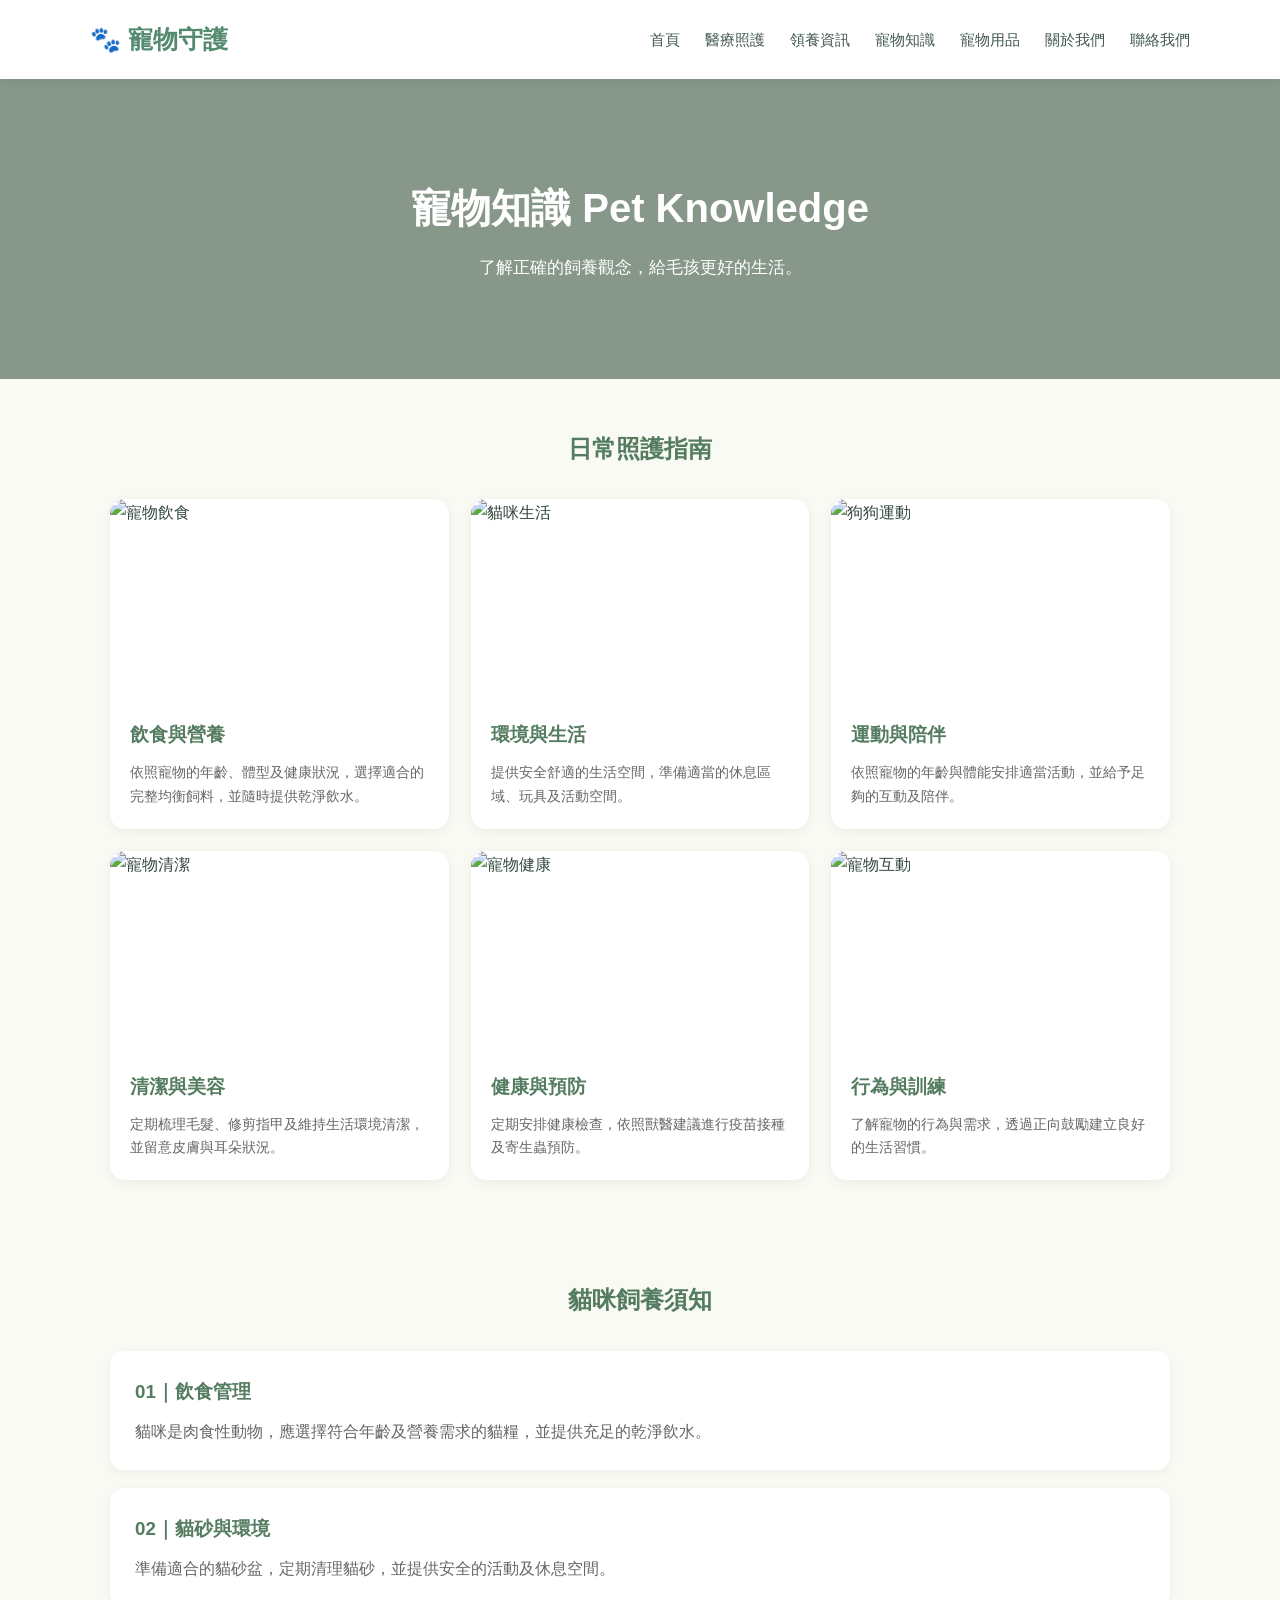
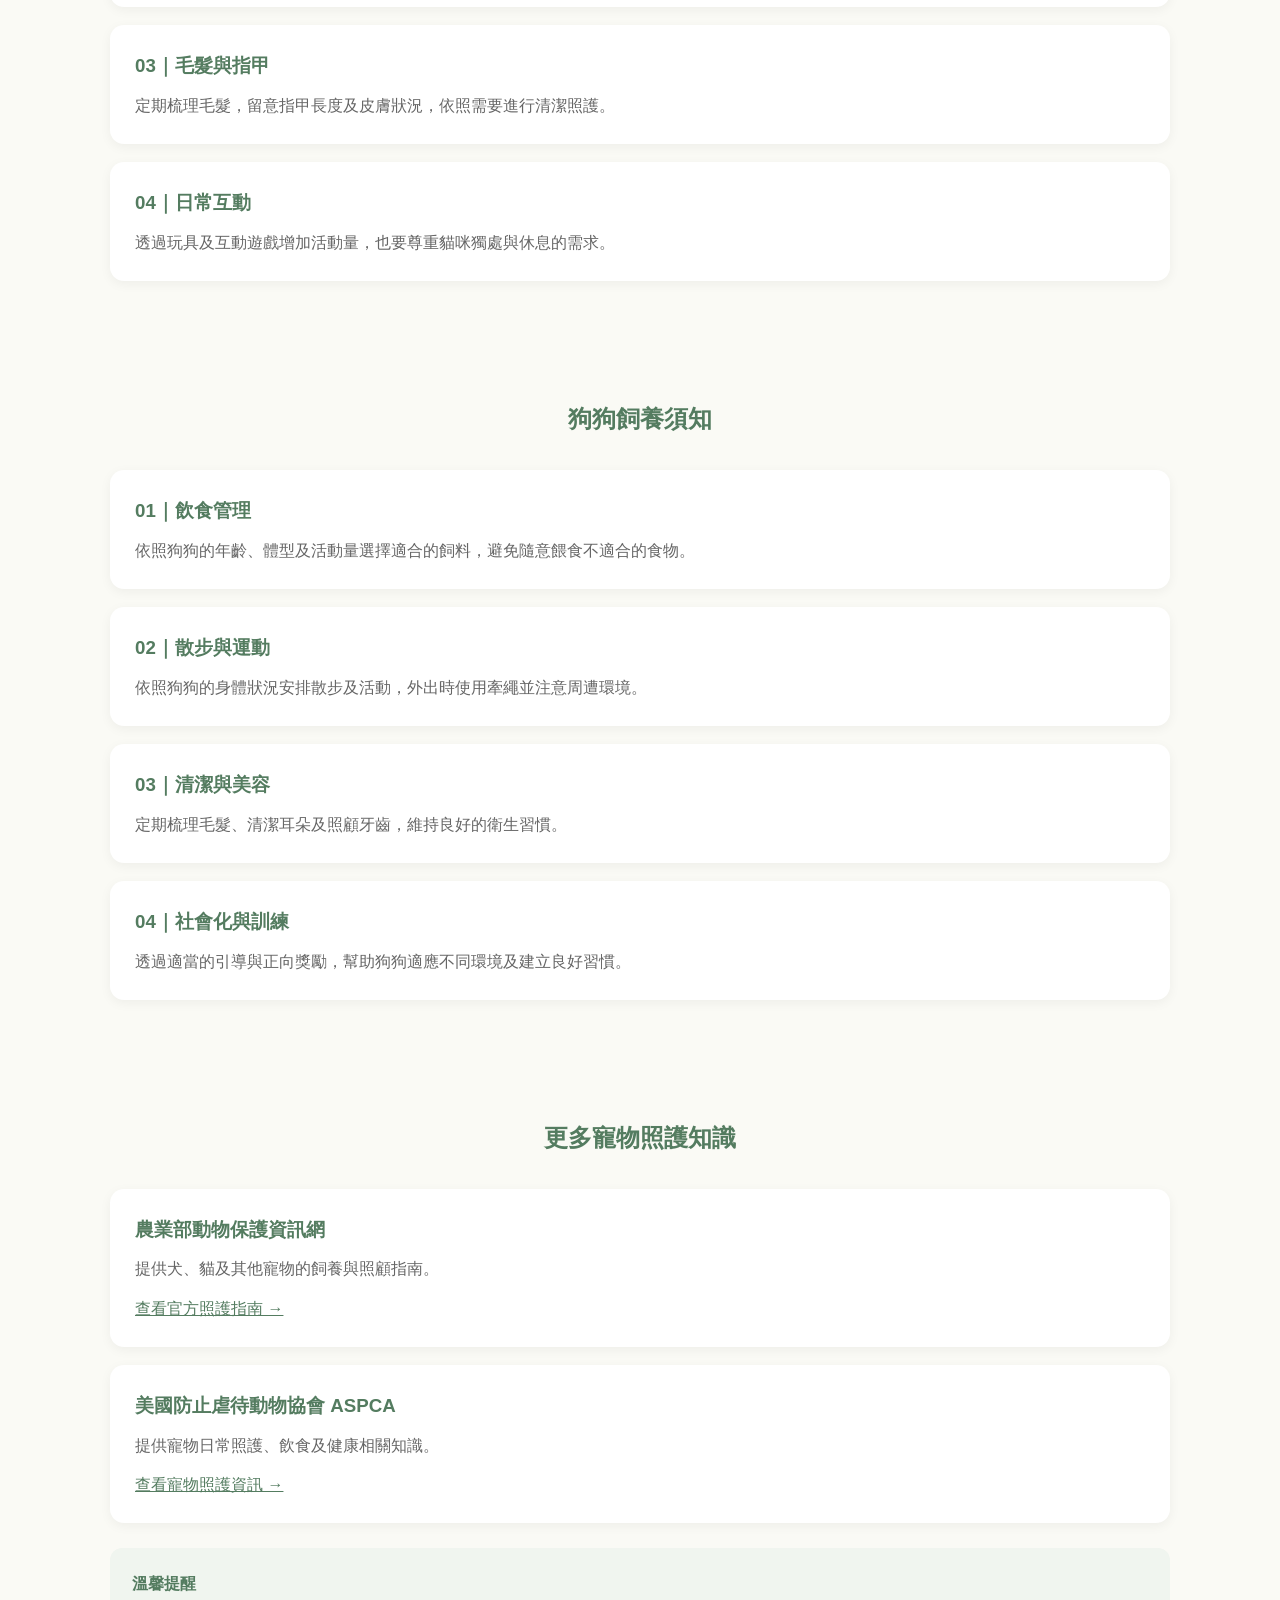
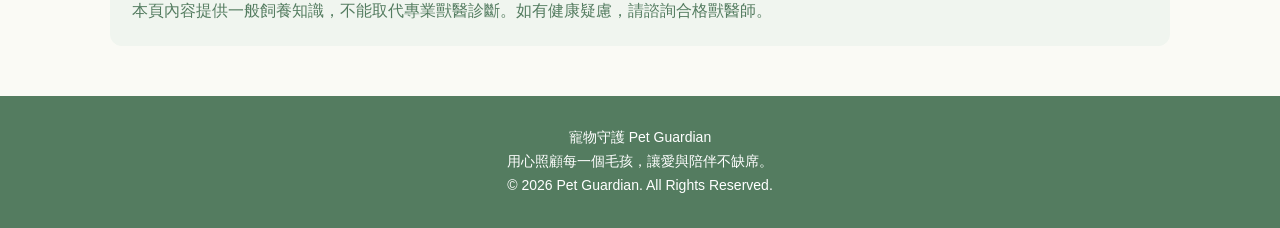
==== knowledge.html @ 014c9b53 "Create knowledge.html" ====
<!DOCTYPE html>
<html lang="zh-Hant">
<head>
<meta charset="UTF-8">
<meta name="viewport" content="width=device-width, initial-scale=1.0">
<title>寵物知識｜寵物守護</title>
<link rel="stylesheet" href="style.css">

<style>
.knowledge-banner {
    background: linear-gradient(rgba(40,70,50,.55),rgba(40,70,50,.55)),
    url("https://images.unsplash.com/photo-1548199973-03cce0bbc87b?w=1600")
    center/cover;
    min-height:300px;
    display:flex;
    justify-content:center;
    align-items:center;
    text-align:center;
    color:white;
    padding:30px;
}

.knowledge-banner h1 {
    font-size:40px;
}

.knowledge-banner p {
    margin-top:12px;
    font-size:17px;
}

.knowledge-container {
    max-width:1100px;
    margin:auto;
    padding:50px 20px;
}

.knowledge-container h2 {
    text-align:center;
    color:#547C60;
    margin-bottom:30px;
}

.knowledge-grid {
    display:grid;
    grid-template-columns:repeat(3,1fr);
    gap:22px;
}

.knowledge-card {
    background:white;
    border-radius:15px;
    overflow:hidden;
    box-shadow:0 3px 12px rgba(0,0,0,.06);
    transition:.3s;
}

.knowledge-card:hover {
    transform:translateY(-5px);
}

.knowledge-card img {
    width:100%;
    height:200px;
    object-fit:cover;
}

.knowledge-card div {
    padding:20px;
}

.knowledge-card h3 {
    color:#547C60;
    margin-bottom:10px;
}

.knowledge-card p {
    color:#666;
    font-size:14px;
}

.knowledge-info {
    background:white;
    border-radius:14px;
    padding:25px;
    margin-bottom:18px;
    box-shadow:0 3px 12px rgba(0,0,0,.05);
}

.knowledge-info h3 {
    color:#547C60;
    margin-bottom:10px;
}

.knowledge-info p {
    color:#666;
}

.knowledge-info a {
    display:inline-block;
    color:#547C60;
    margin-top:12px;
    text-decoration:underline;
}

.notice {
    background:#F0F5EF;
    padding:22px;
    border-radius:12px;
    margin-top:25px;
    color:#547C60;
}

@media(max-width:768px) {
    .knowledge-grid {
        grid-template-columns:1fr;
    }

    .knowledge-banner h1 {
        font-size:30px;
    }
}
</style>
</head>

<body>

<!-- 導覽列 -->
<header>
<a href="index.html" class="logo">🐾 寵物守護</a>

<nav>
<a href="index.html">首頁</a>
<a href="medical.html">醫療照護</a>
<a href="adoption.html">領養資訊</a>
<a href="knowledge.html">寵物知識</a>
<a href="products.html">寵物用品</a>
<a href="about.html">關於我們</a>
<a href="contact.html">聯絡我們</a>
</nav>
</header>

<!-- Banner -->
<div class="knowledge-banner">
<div>
<h1>寵物知識 Pet Knowledge</h1>
<p>了解正確的飼養觀念，給毛孩更好的生活。</p>
</div>
</div>

<!-- 日常照護 -->
<section class="knowledge-container">
<h2>日常照護指南</h2>

<div class="knowledge-grid">

<div class="knowledge-card">
<img src="https://images.unsplash.com/photo-1589924691995-400dc9ecc119?w=700" alt="寵物飲食">
<div>
<h3>飲食與營養</h3>
<p>依照寵物的年齡、體型及健康狀況，選擇適合的完整均衡飼料，並隨時提供乾淨飲水。</p>
</div>
</div>

<div class="knowledge-card">
<img src="https://images.unsplash.com/photo-1514888286974-6c03e2ca1dba?w=700" alt="貓咪生活">
<div>
<h3>環境與生活</h3>
<p>提供安全舒適的生活空間，準備適當的休息區域、玩具及活動空間。</p>
</div>
</div>

<div class="knowledge-card">
<img src="https://images.unsplash.com/photo-1548199973-03cce0bbc87b?w=700" alt="狗狗運動">
<div>
<h3>運動與陪伴</h3>
<p>依照寵物的年齡與體能安排適當活動，並給予足夠的互動及陪伴。</p>
</div>
</div>

<div class="knowledge-card">
<img src="https://images.unsplash.com/photo-1513360371669-4adf3dd7dff8?w=700" alt="寵物清潔">
<div>
<h3>清潔與美容</h3>
<p>定期梳理毛髮、修剪指甲及維持生活環境清潔，並留意皮膚與耳朵狀況。</p>
</div>
</div>

<div class="knowledge-card">
<img src="https://images.unsplash.com/photo-1601758123927-196d1f7c5f1d?w=700" alt="寵物健康">
<div>
<h3>健康與預防</h3>
<p>定期安排健康檢查，依照獸醫建議進行疫苗接種及寄生蟲預防。</p>
</div>
</div>

<div class="knowledge-card">
<img src="https://images.unsplash.com/photo-1533738363-b7f9aef128ce?w=700" alt="寵物互動">
<div>
<h3>行為與訓練</h3>
<p>了解寵物的行為與需求，透過正向鼓勵建立良好的生活習慣。</p>
</div>
</div>

</div>
</section>

<!-- 貓咪知識 -->
<section class="knowledge-container">
<h2>貓咪飼養須知</h2>

<div class="knowledge-info">
<h3>01｜飲食管理</h3>
<p>貓咪是肉食性動物，應選擇符合年齡及營養需求的貓糧，並提供充足的乾淨飲水。</p>
</div>

<div class="knowledge-info">
<h3>02｜貓砂與環境</h3>
<p>準備適合的貓砂盆，定期清理貓砂，並提供安全的活動及休息空間。</p>
</div>

<div class="knowledge-info">
<h3>03｜毛髮與指甲</h3>
<p>定期梳理毛髮，留意指甲長度及皮膚狀況，依照需要進行清潔照護。</p>
</div>

<div class="knowledge-info">
<h3>04｜日常互動</h3>
<p>透過玩具及互動遊戲增加活動量，也要尊重貓咪獨處與休息的需求。</p>
</div>
</section>

<!-- 狗狗知識 -->
<section class="knowledge-container">
<h2>狗狗飼養須知</h2>

<div class="knowledge-info">
<h3>01｜飲食管理</h3>
<p>依照狗狗的年齡、體型及活動量選擇適合的飼料，避免隨意餵食不適合的食物。</p>
</div>

<div class="knowledge-info">
<h3>02｜散步與運動</h3>
<p>依照狗狗的身體狀況安排散步及活動，外出時使用牽繩並注意周遭環境。</p>
</div>

<div class="knowledge-info">
<h3>03｜清潔與美容</h3>
<p>定期梳理毛髮、清潔耳朵及照顧牙齒，維持良好的衛生習慣。</p>
</div>

<div class="knowledge-info">
<h3>04｜社會化與訓練</h3>
<p>透過適當的引導與正向獎勵，幫助狗狗適應不同環境及建立良好習慣。</p>
</div>
</section>

<!-- 官方參考資料 -->
<section class="knowledge-container">
<h2>更多寵物照護知識</h2>

<div class="knowledge-info">
<h3>農業部動物保護資訊網</h3>
<p>提供犬、貓及其他寵物的飼養與照顧指南。</p>
<a href="https://animal.moa.gov.tw/Frontend/Know/PageTabList?TabID=31B05CB460072264BF30B852D5842398"
target="_blank" rel="noopener noreferrer">查看官方照護指南 →</a>
</div>

<div class="knowledge-info">
<h3>美國防止虐待動物協會 ASPCA</h3>
<p>提供寵物日常照護、飲食及健康相關知識。</p>
<a href="https://www.aspca.org/pet-care" target="_blank" rel="noopener noreferrer">查看寵物照護資訊 →</a>
</div>

<div class="notice">
<strong>溫馨提醒</strong>
<p>本頁內容提供一般飼養知識，不能取代專業獸醫診斷。如有健康疑慮，請諮詢合格獸醫師。</p>
</div>

</section>

<footer>
<p>寵物守護 Pet Guardian</p>
<p>用心照顧每一個毛孩，讓愛與陪伴不缺席。</p>
<p>© 2026 Pet Guardian. All Rights Reserved.</p>
</footer>

</body>
</html>
---- style.css ----
/* ===== 全站基本設定 ===== */
* {
    margin: 0;
    padding: 0;
    box-sizing: border-box;
}

body {
    font-family: "Noto Sans TC", Arial, sans-serif;
    background-color: #FAFAF5;
    color: #34483F;
    line-height: 1.7;
}

a {
    text-decoration: none;
    color: inherit;
}

img {
    max-width: 100%;
    display: block;
}

/* ===== 導覽列 ===== */
header {
    width: 100%;
    background-color: #FFFFFF;
    padding: 18px 7%;
    display: flex;
    justify-content: space-between;
    align-items: center;
    box-shadow: 0 2px 12px rgba(0,0,0,0.06);
    position: sticky;
    top: 0;
    z-index: 100;
}

.logo {
    font-size: 25px;
    font-weight: bold;
    color: #548B70;
}

nav {
    display: flex;
    align-items: center;
    gap: 25px;
}

nav a {
    font-size: 15px;
    color: #42594D;
    transition: 0.3s;
}

nav a:hover {
    color: #80A98B;
}

/* ===== 首頁主視覺 ===== */
.hero {
    min-height: 480px;
    background: linear-gradient(
        90deg,
        rgba(40,75,58,0.75),
        rgba(40,75,58,0.15)
    ),
    url("https://images.unsplash.com/photo-1450778869180-41d0601e046e?w=1600")
    center/cover no-repeat;
    display: flex;
    align-items: center;
    padding: 60px 9%;
    color: white;
}

.hero-content {
    max-width: 600px;
}

.hero h1 {
    font-size: 48px;
    margin-bottom: 18px;
}

.hero p {
    font-size: 19px;
    margin-bottom: 28px;
}

.main-button {
    display: inline-block;
    background-color: #85A98B;
    color: white;
    padding: 12px 30px;
    border-radius: 30px;
    transition: 0.3s;
}

.main-button:hover {
    background-color: #547C60;
}

/* ===== 主要區塊 ===== */
section {
    padding: 65px 8%;
}

.section-title {
    text-align: center;
    font-size: 30px;
    color: #547C60;
    margin-bottom: 35px;
}

/* ===== 服務卡片 ===== */
.service-container {
    display: grid;
    grid-template-columns: repeat(3, 1fr);
    gap: 25px;
}

.service-card {
    background: white;
    border-radius: 18px;
    overflow: hidden;
    box-shadow: 0 4px 15px rgba(0,0,0,0.06);
    transition: 0.3s;
}

.service-card:hover {
    transform: translateY(-6px);
}

.service-card img {
    width: 100%;
    height: 210px;
    object-fit: cover;
}

.service-card h3 {
    padding: 18px 20px 5px;
    color: #547C60;
}

.service-card p {
    padding: 0 20px 20px;
    color: #777;
}

/* ===== 頁尾 ===== */
footer {
    background-color: #547C60;
    color: white;
    text-align: center;
    padding: 30px 15px;
}

footer p {
    font-size: 14px;
}

/* ===== 手機版 RWD ===== */
@media (max-width: 768px) {
    header {
        flex-direction: column;
        gap: 15px;
    }

    nav {
        flex-wrap: wrap;
        justify-content: center;
        gap: 12px;
    }

    nav a {
        font-size: 13px;
    }

    .hero {
        min-height: 380px;
        padding: 40px 7%;
    }

    .hero h1 {
        font-size: 32px;
    }

    .hero p {
        font-size: 16px;
    }

    .service-container {
        grid-template-columns: 1fr;
    }

    .section-title {
        font-size: 25px;
    }
}
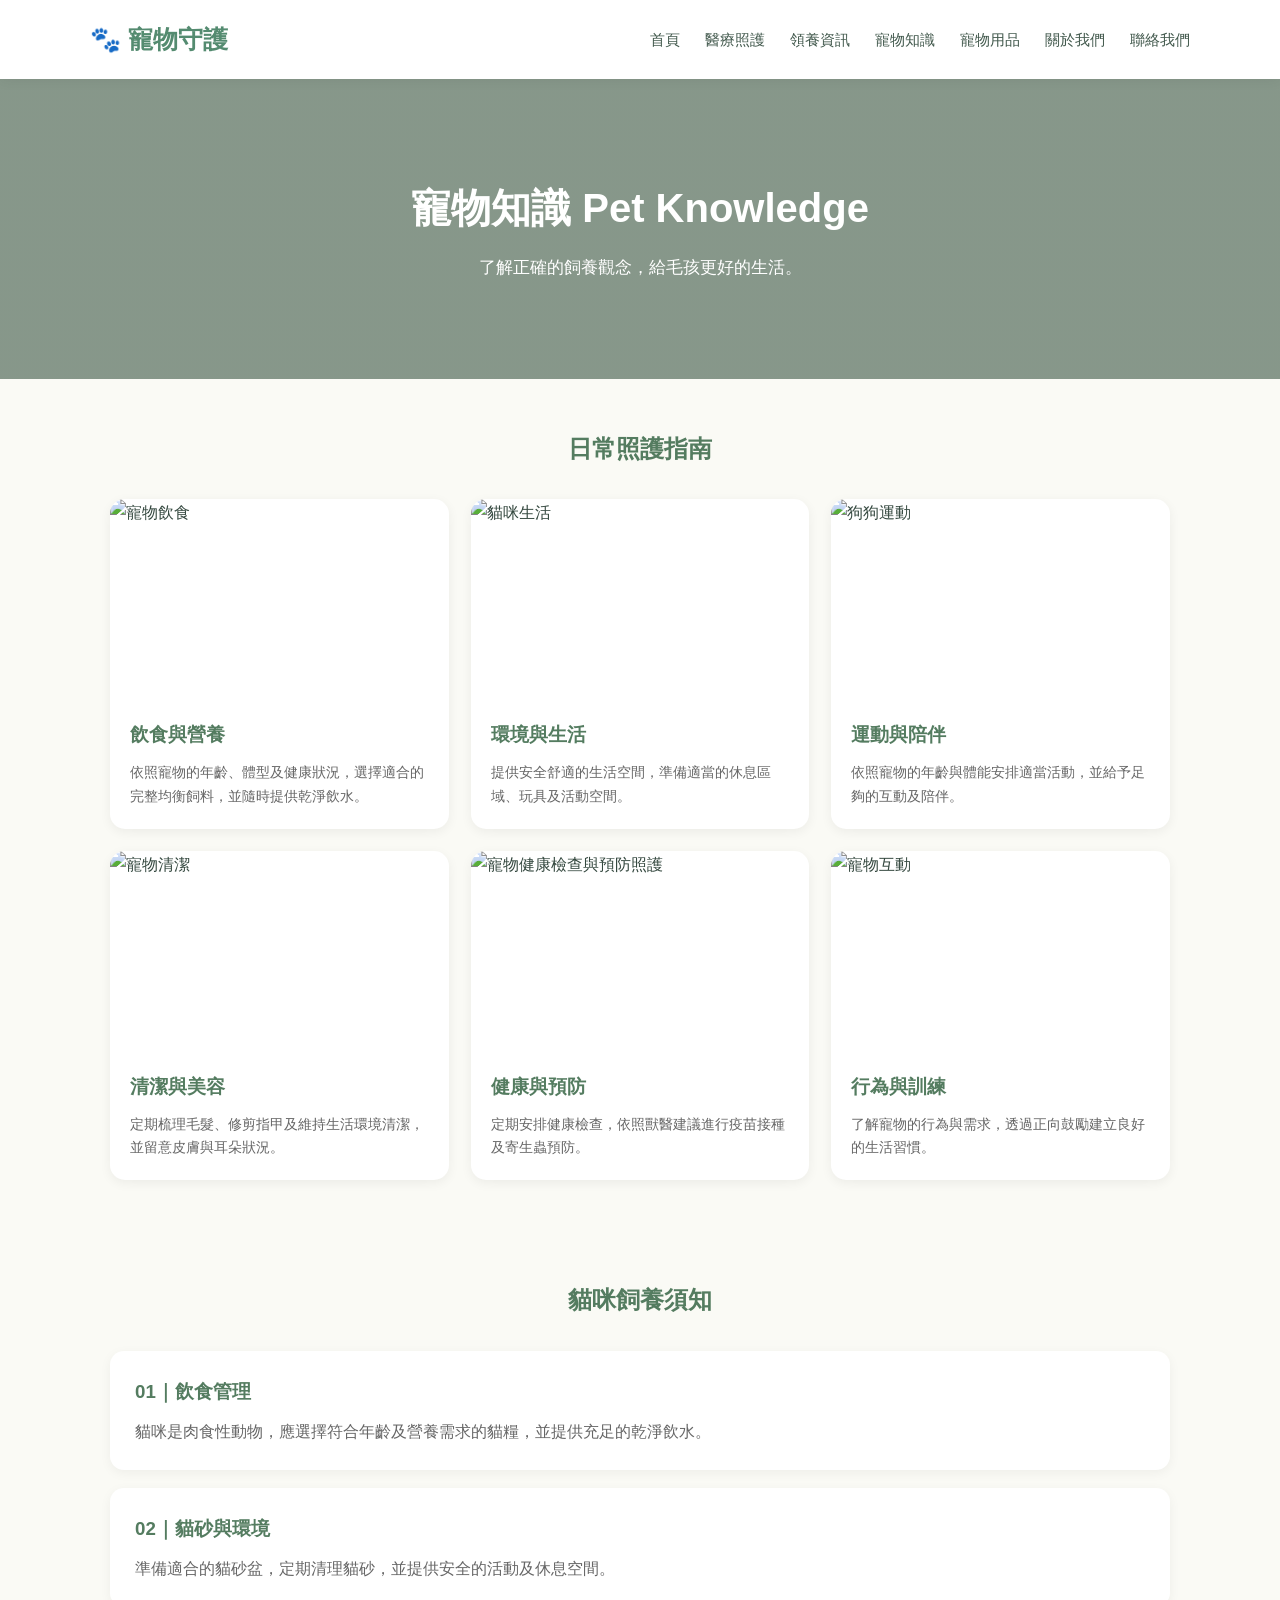
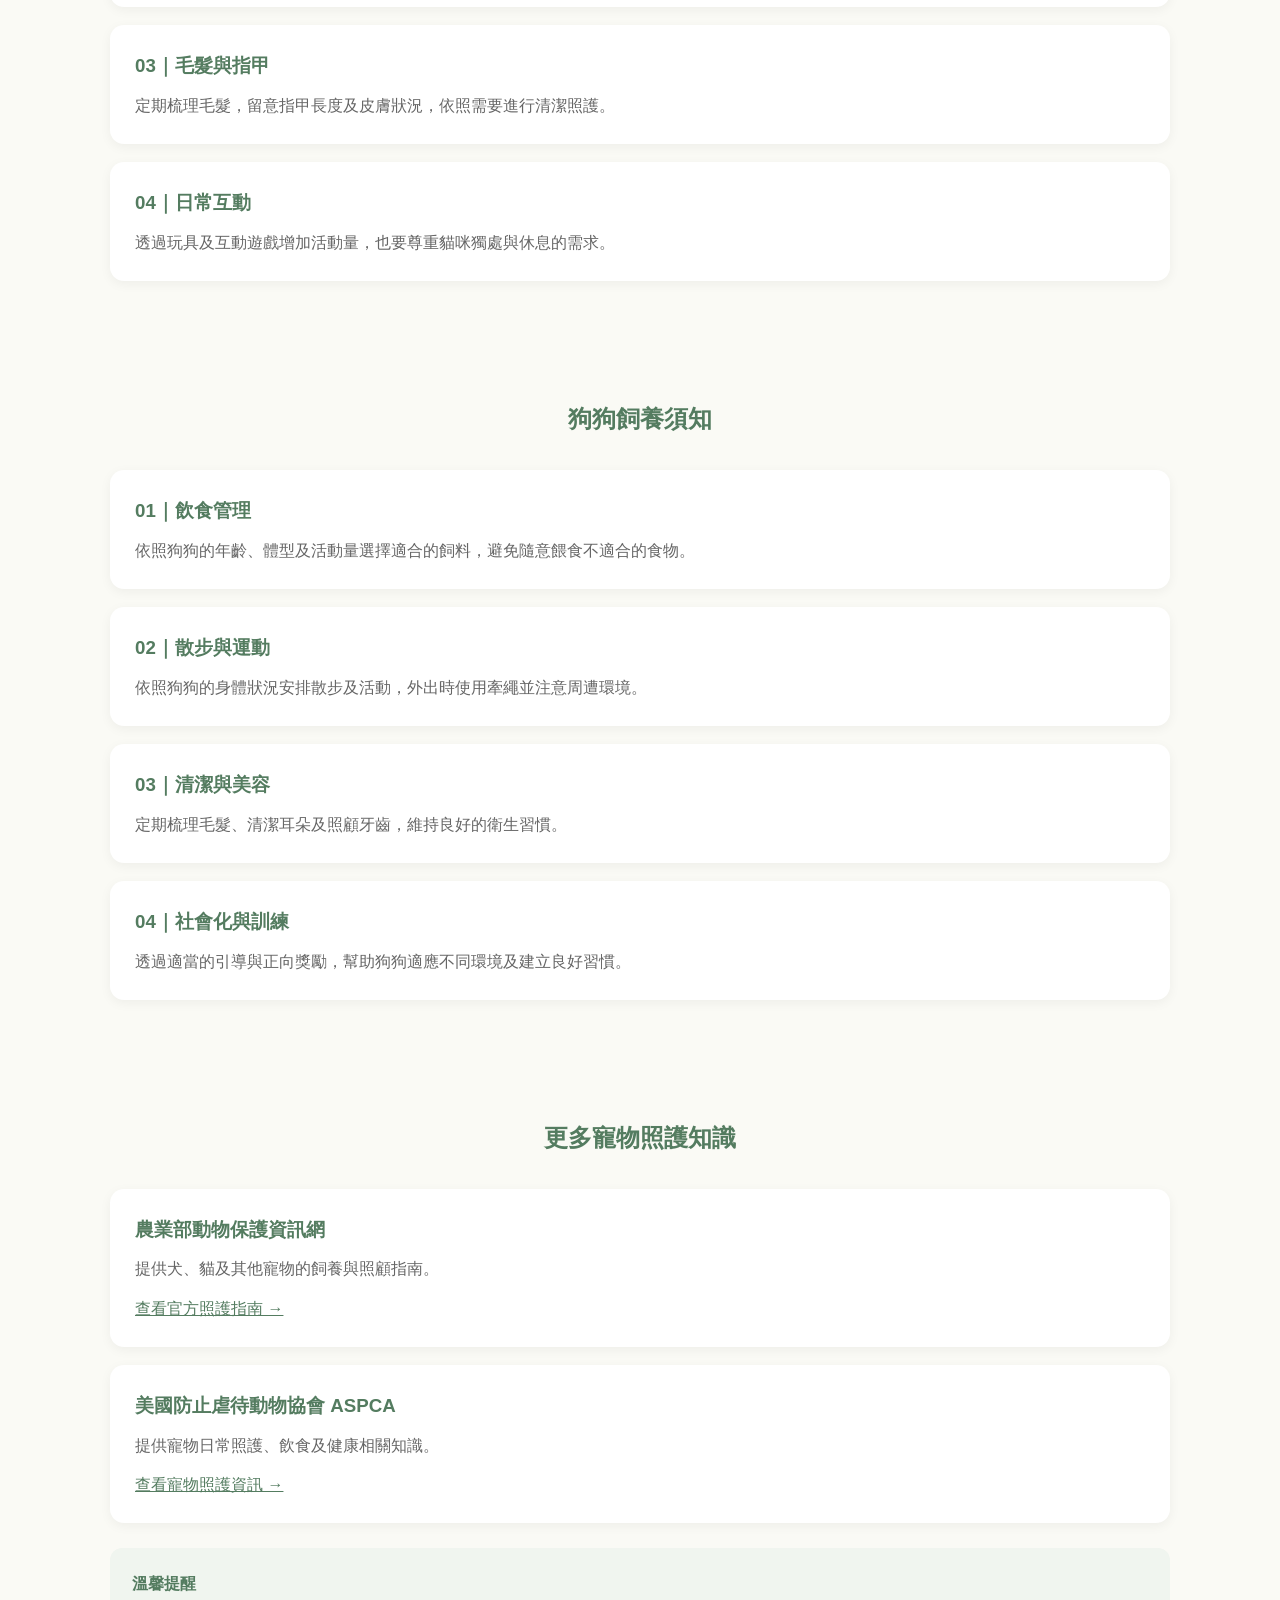
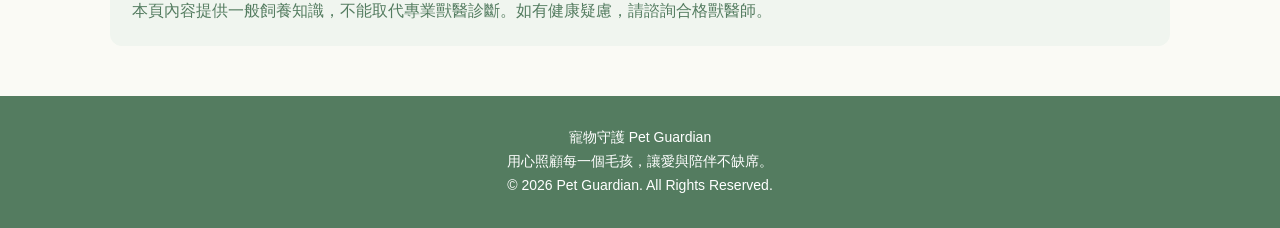
==== commit 363b4df1: "Update knowledge.html" ====
--- a/knowledge.html
+++ b/knowledge.html
@@ -188,7 +188,11 @@
 </div>
 
 <div class="knowledge-card">
-<img src="https://images.unsplash.com/photo-1601758123927-196d1f7c5f1d?w=700" alt="寵物健康">
+<img 
+src="https://images.unsplash.com/photo-1583337130417-3346a1be7dee?w=700"
+alt="寵物健康檢查與預防照護"
+loading="lazy"
+>
 <div>
 <h3>健康與預防</h3>
 <p>定期安排健康檢查，依照獸醫建議進行疫苗接種及寄生蟲預防。</p>
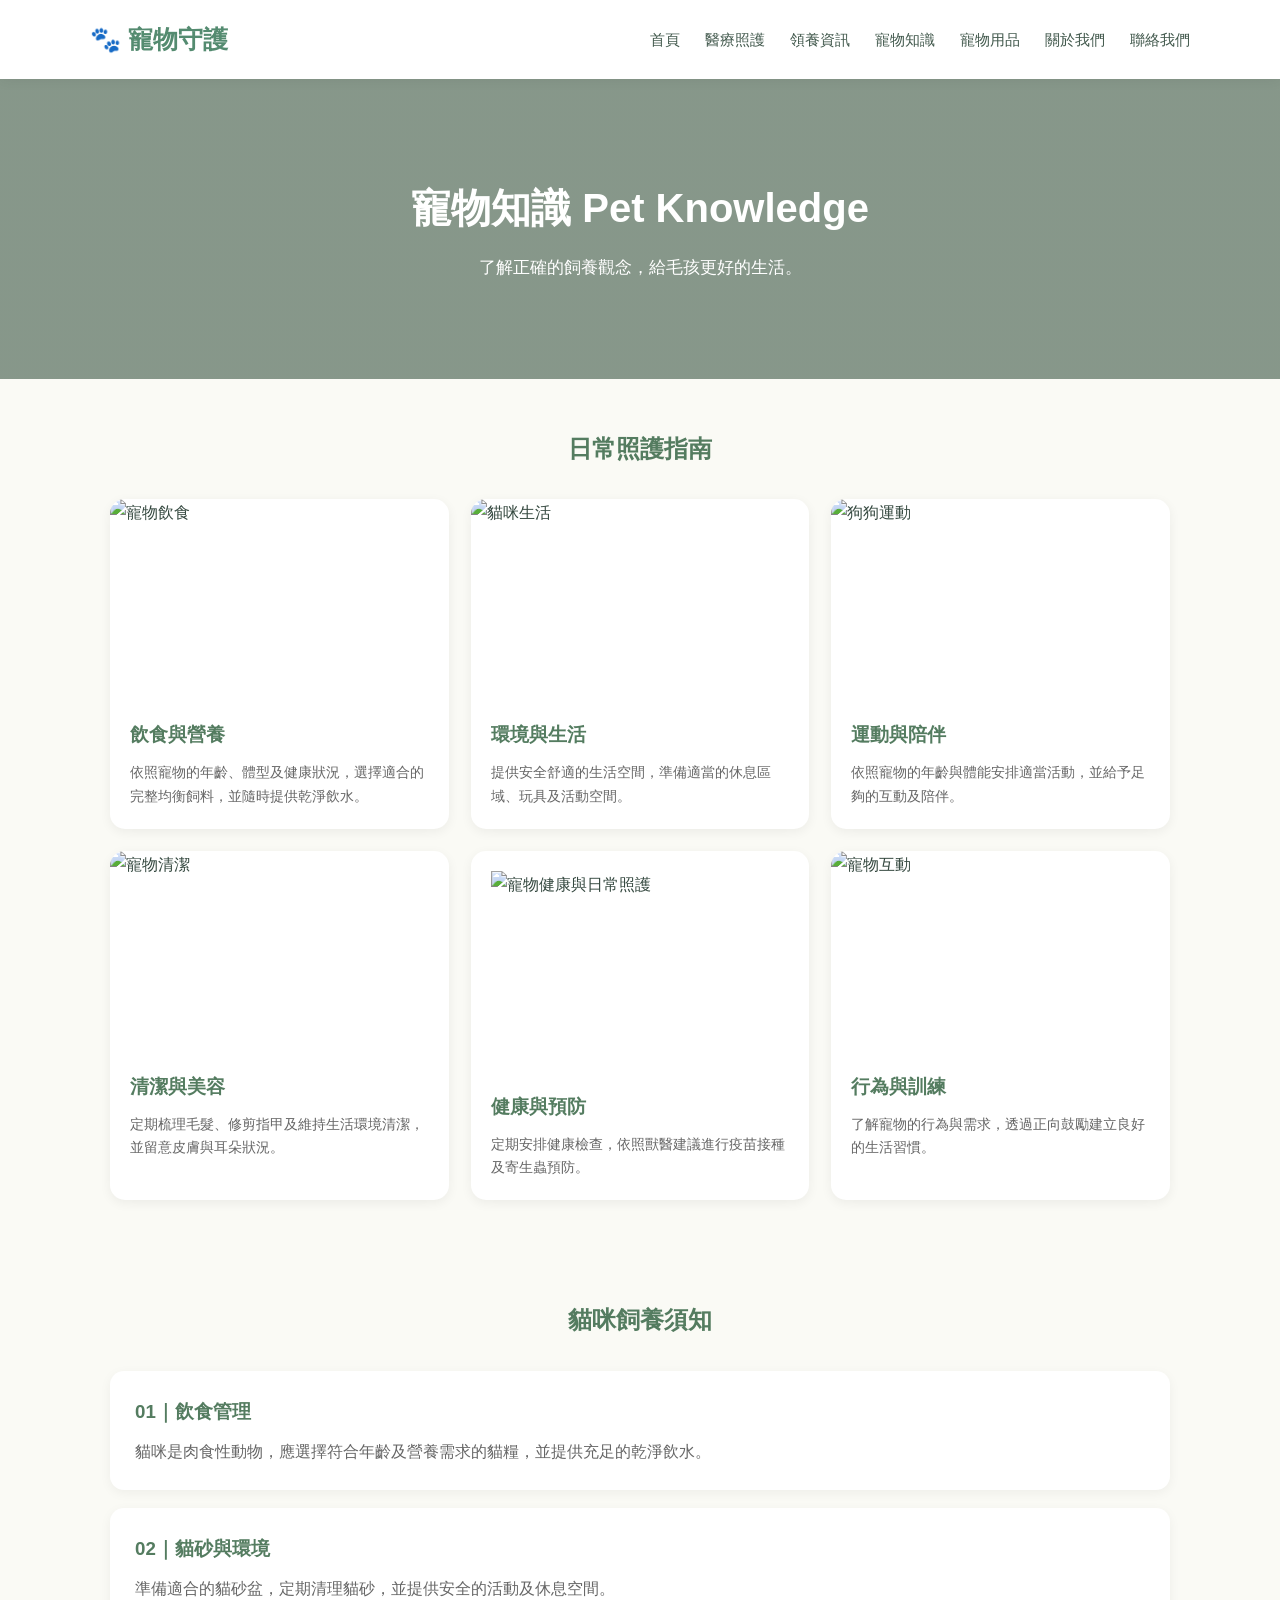
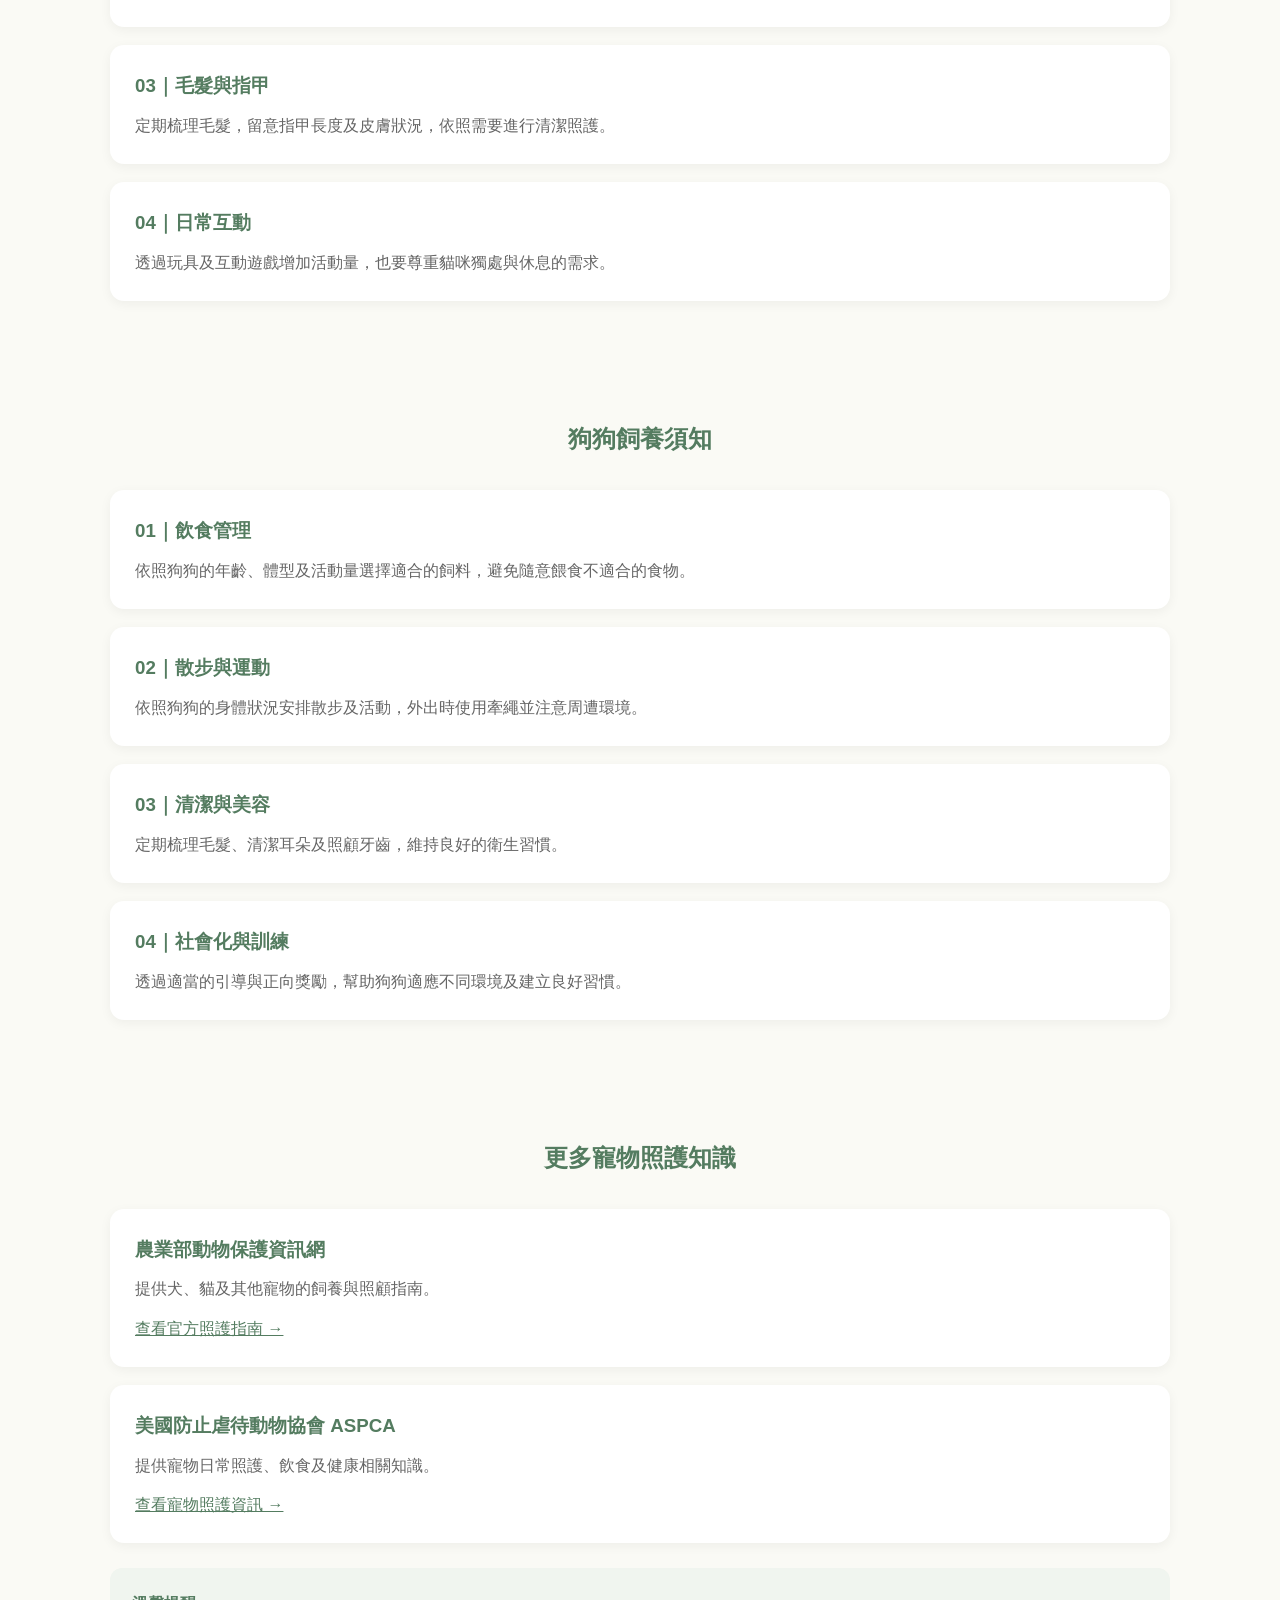
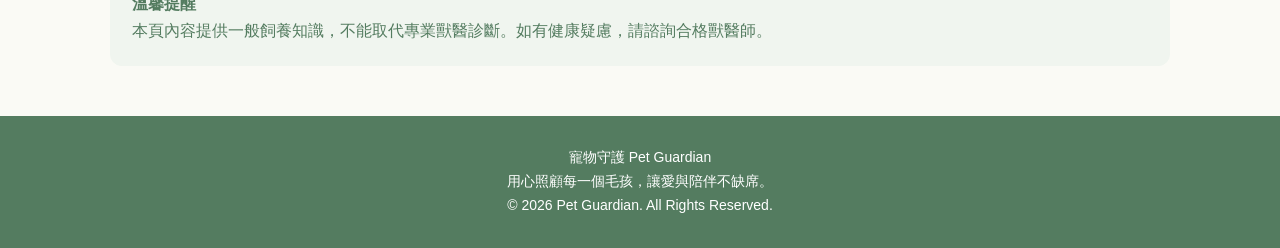
==== commit 9a002561: "Update knowledge.html" ====
--- a/knowledge.html
+++ b/knowledge.html
@@ -188,11 +188,13 @@
 </div>
 
 <div class="knowledge-card">
-<img 
-src="https://images.unsplash.com/photo-1583337130417-3346a1be7dee?w=700"
-alt="寵物健康檢查與預防照護"
-loading="lazy"
->
+<div style="width:100%; height:220px; overflow:hidden; border-radius:12px;">
+    <img
+        src="https://images.unsplash.com/photo-1548199973-03cce0bbc87b?auto=format&fit=crop&w=800&q=80"
+        alt="寵物健康與日常照護"
+        style="width:100%; height:100%; object-fit:cover; display:block;"
+    >
+</div>
 <div>
 <h3>健康與預防</h3>
 <p>定期安排健康檢查，依照獸醫建議進行疫苗接種及寄生蟲預防。</p>
